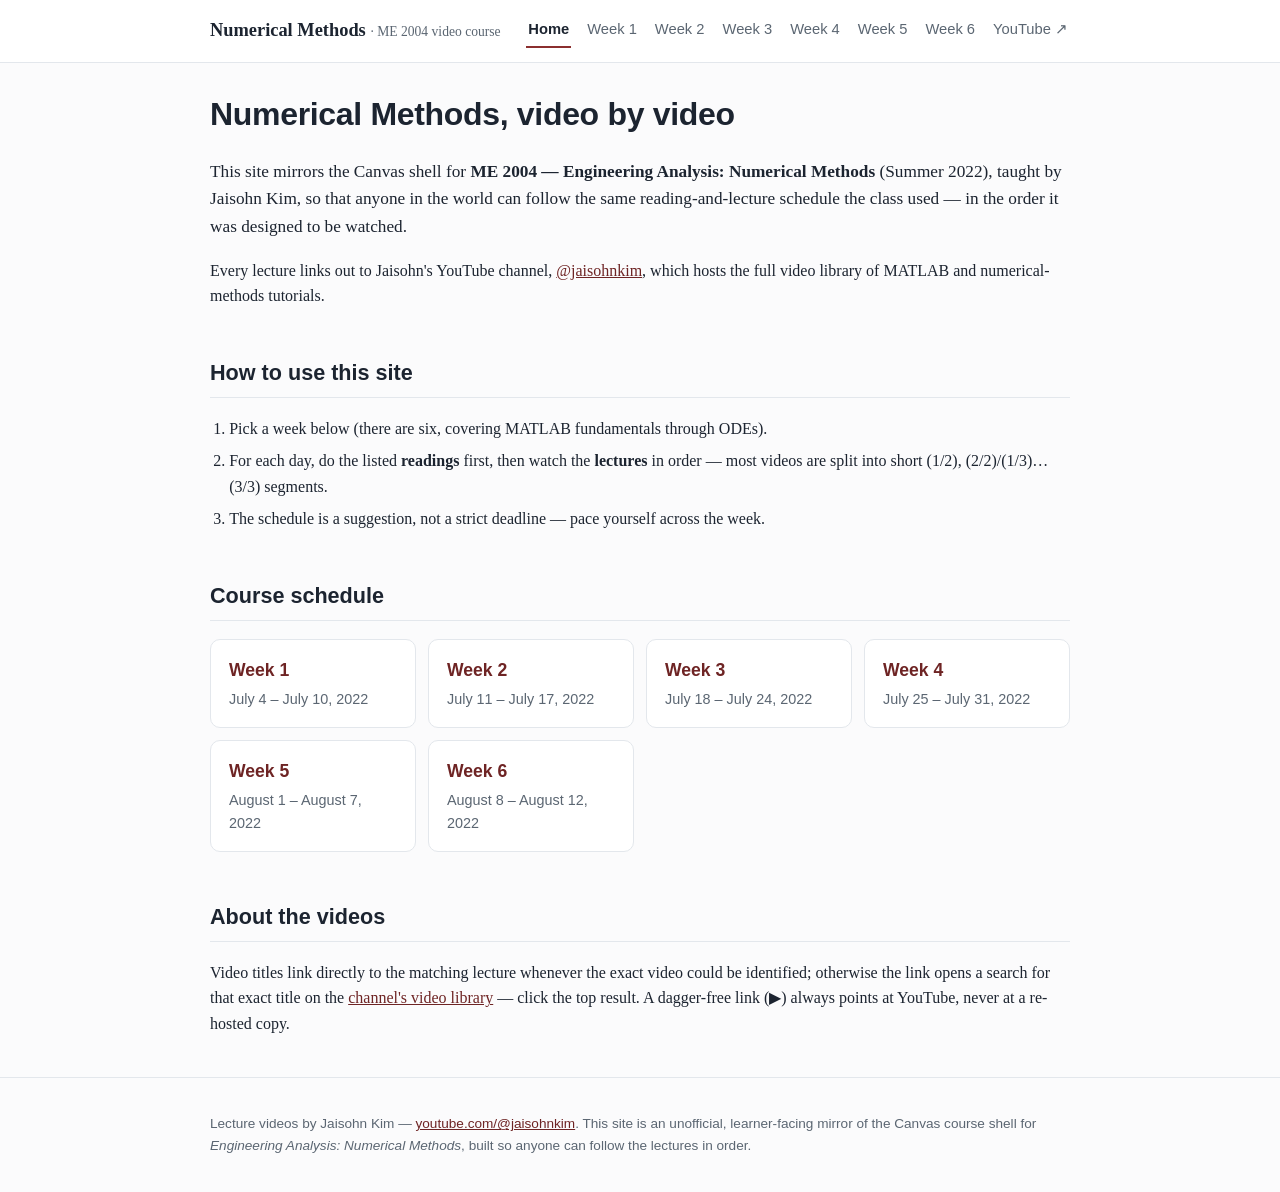
==== docs/index.html @ 0994705d "Add ME 2004 Numerical Methods video-course mirror site Generated static site (docs/) mirroring the C" ====
<!DOCTYPE html>
<html lang="en">
<head>
<meta charset="UTF-8">
<meta name="viewport" content="width=device-width, initial-scale=1.0">
<title>Home · Numerical Methods (ME 2004)</title>
<meta name="description" content="An unofficial mirror of the ME 2004 Numerical Methods Canvas course shell, organized week by week with links to every lecture video.">
<link rel="stylesheet" href="assets/style.css">
<link rel="icon" href="data:,">
</head>
<body>
<header class="site-header">
  <div class="wrap">
    <a class="brand" href="index.html">Numerical&nbsp;Methods <span>· ME 2004 video course</span></a>
    <nav>
      <a href="index.html" class="active">Home</a>
      <a href="week1.html" class="">Week 1</a>
      <a href="week2.html" class="">Week 2</a>
      <a href="week3.html" class="">Week 3</a>
      <a href="week4.html" class="">Week 4</a>
      <a href="week5.html" class="">Week 5</a>
      <a href="week6.html" class="">Week 6</a>
      <a href="https://www.youtube.com/@jaisohnkim/videos" target="_blank" rel="noopener">YouTube ↗</a>
    </nav>
  </div>
</header>
<main class="wrap">

<section class="hero">
  <h1>Numerical Methods, video by video</h1>
  <p class="lede">This site mirrors the Canvas shell for <strong>ME 2004 — Engineering Analysis: Numerical
  Methods</strong> (Summer 2022), taught by Jaisohn Kim, so that anyone in the world can follow the same
  reading-and-lecture schedule the class used — in the order it was designed to be watched.</p>
  <p>Every lecture links out to Jaisohn's YouTube channel,
     <a href="https://www.youtube.com/@jaisohnkim" target="_blank" rel="noopener">@jaisohnkim</a>, which hosts the full video library
     of MATLAB and numerical-methods tutorials.</p>
</section>

<section>
  <h2>How to use this site</h2>
  <ol class="howto">
    <li>Pick a week below (there are six, covering MATLAB fundamentals through ODEs).</li>
    <li>For each day, do the listed <strong>readings</strong> first, then watch the <strong>lectures</strong>
        in order — most videos are split into short (1/2), (2/2)/(1/3)…(3/3) segments.</li>
    <li>The schedule is a suggestion, not a strict deadline — pace yourself across the week.</li>
  </ol>
</section>

<section>
  <h2>Course schedule</h2>
  <div class="weekgrid">
    
        <a class="weekcard" href="week1.html">
          <h3>Week 1</h3>
          <p class="dates">July 4 – July 10, 2022</p>
        </a>
        <a class="weekcard" href="week2.html">
          <h3>Week 2</h3>
          <p class="dates">July 11 – July 17, 2022</p>
        </a>
        <a class="weekcard" href="week3.html">
          <h3>Week 3</h3>
          <p class="dates">July 18 – July 24, 2022</p>
        </a>
        <a class="weekcard" href="week4.html">
          <h3>Week 4</h3>
          <p class="dates">July 25 – July 31, 2022</p>
        </a>
        <a class="weekcard" href="week5.html">
          <h3>Week 5</h3>
          <p class="dates">August 1 – August 7, 2022</p>
        </a>
        <a class="weekcard" href="week6.html">
          <h3>Week 6</h3>
          <p class="dates">August 8 – August 12, 2022</p>
        </a>
  </div>
</section>

<section>
  <h2>About the videos</h2>
  <p>Video titles link directly to the matching lecture whenever the exact video could be identified;
     otherwise the link opens a search for that exact title on the
     <a href="https://www.youtube.com/@jaisohnkim/videos" target="_blank" rel="noopener">channel's video library</a> — click the
     top result. A dagger-free link (▶) always points at YouTube, never at a re-hosted copy.</p>
</section>

</main>
<footer class="site-footer">
  <div class="wrap">
    <p>Lecture videos by Jaisohn Kim — <a href="https://www.youtube.com/@jaisohnkim" target="_blank" rel="noopener">youtube.com/@jaisohnkim</a>.
    This site is an unofficial, learner-facing mirror of the Canvas course shell for
    <em>Engineering Analysis: Numerical Methods</em>, built so anyone can follow the lectures in order.</p>
  </div>
</footer>
</body>
</html>
---- docs/assets/style.css ----
:root{
  --ink:#1c2430; --muted:#5b6672; --line:#e3e7ec; --bg:#fbfbfc; --panel:#ffffff;
  --accent:#8b2f2f; --accent-ink:#6e2424; --focus:#2e5aac;
  --radius:10px;
  font-size:16px;
}
*{box-sizing:border-box;}
html,body{margin:0;padding:0;}
body{
  background:var(--bg); color:var(--ink);
  font-family:"Iowan Old Style","Palatino Linotype",Palatino,Georgia,"Times New Roman",serif;
  line-height:1.6;
}
.wrap{max-width:900px;margin:0 auto;padding:0 20px;}
a{color:var(--accent-ink);}
a:hover{color:var(--accent);}

.site-header{border-bottom:1px solid var(--line); background:var(--panel);}
.site-header .wrap{display:flex;flex-wrap:wrap;align-items:center;justify-content:space-between;padding:14px 20px;gap:10px;}
.brand{font-weight:700;font-size:1.15rem;text-decoration:none;color:var(--ink);}
.brand span{font-weight:400;color:var(--muted);font-size:0.85rem;}
nav{display:flex;flex-wrap:wrap;gap:4px 14px;font-family:-apple-system,BlinkMacSystemFont,"Segoe UI",sans-serif;font-size:0.92rem;}
nav a{text-decoration:none;color:var(--muted);padding:4px 2px;border-bottom:2px solid transparent;}
nav a.active{color:var(--ink);border-bottom-color:var(--accent);font-weight:600;}
nav a:hover{color:var(--ink);}

main{padding:36px 20px 60px;}

.hero h1{font-size:2rem;margin-bottom:0.4em;}
.hero .lede{font-size:1.08rem;color:var(--ink);}

h1{font-family:-apple-system,BlinkMacSystemFont,"Segoe UI",sans-serif;letter-spacing:-0.01em;}
h2{font-family:-apple-system,BlinkMacSystemFont,"Segoe UI",sans-serif;font-size:1.35rem;margin-top:2.2em;border-bottom:1px solid var(--line);padding-bottom:0.3em;}
h3{font-family:-apple-system,BlinkMacSystemFont,"Segoe UI",sans-serif;}

.howto{padding-left:1.2em;}
.howto li{margin-bottom:0.4em;}

.weekgrid{display:grid;grid-template-columns:repeat(auto-fill,minmax(200px,1fr));gap:12px;margin-top:1em;}
.weekcard{display:block;background:var(--panel);border:1px solid var(--line);border-radius:var(--radius);
  padding:16px 18px;text-decoration:none;color:var(--ink);transition:border-color .15s, transform .15s;}
.weekcard:hover{border-color:var(--accent);transform:translateY(-1px);}
.weekcard h3{margin:0 0 4px;font-size:1.1rem;color:var(--accent-ink);}
.weekcard .dates{margin:0;color:var(--muted);font-size:0.9rem;font-family:-apple-system,BlinkMacSystemFont,"Segoe UI",sans-serif;}

.weeknav{display:flex;align-items:baseline;justify-content:space-between;gap:12px;font-family:-apple-system,BlinkMacSystemFont,"Segoe UI",sans-serif;flex-wrap:wrap;}
.weeknav h1{margin:0;font-size:1.6rem;flex:1;text-align:center;}
.weeknav h1 small{display:block;color:var(--muted);font-size:0.95rem;font-weight:400;margin-top:2px;}
.weeknav.bottom{margin-top:2.5em;padding-top:1em;border-top:1px solid var(--line);}
.prevnext{text-decoration:none;font-weight:600;white-space:nowrap;}

.blurb{margin-top:1.2em;}
.callout{background:#fbeeea;border:1px solid #e7c6bc;color:var(--accent-ink);border-radius:var(--radius);padding:10px 14px;font-family:-apple-system,BlinkMacSystemFont,"Segoe UI",sans-serif;font-size:0.95rem;}

.days{margin-top:1.5em;display:flex;flex-direction:column;gap:18px;}
.day{background:var(--panel);border:1px solid var(--line);border-radius:var(--radius);padding:16px 20px;}
.day h3{margin:0 0 10px;font-size:1.1rem;color:var(--accent-ink);}
.day .note{font-style:italic;color:var(--muted);margin:0.2em 0;}
.day .col{margin-top:10px;}
.day .col h4{margin:0 0 6px;font-family:-apple-system,BlinkMacSystemFont,"Segoe UI",sans-serif;font-size:0.85rem;text-transform:uppercase;letter-spacing:0.04em;color:var(--muted);}
.day .col h4 .dur{text-transform:none;letter-spacing:normal;font-weight:400;}
.day ul{margin:0;padding-left:1.3em;}
.day .readings li{color:#333;}
.videos{list-style:none;padding:0;margin:0;display:flex;flex-direction:column;gap:4px;}
.videos li a{text-decoration:none;font-family:-apple-system,BlinkMacSystemFont,"Segoe UI",sans-serif;font-size:0.96rem;}
.videos li a.search{color:var(--focus);}
.videos li a.search::after{content:" (search)";font-size:0.78em;color:var(--muted);}

.site-footer{border-top:1px solid var(--line);margin-top:40px;padding:22px 0;color:var(--muted);font-family:-apple-system,BlinkMacSystemFont,"Segoe UI",sans-serif;font-size:0.85rem;}
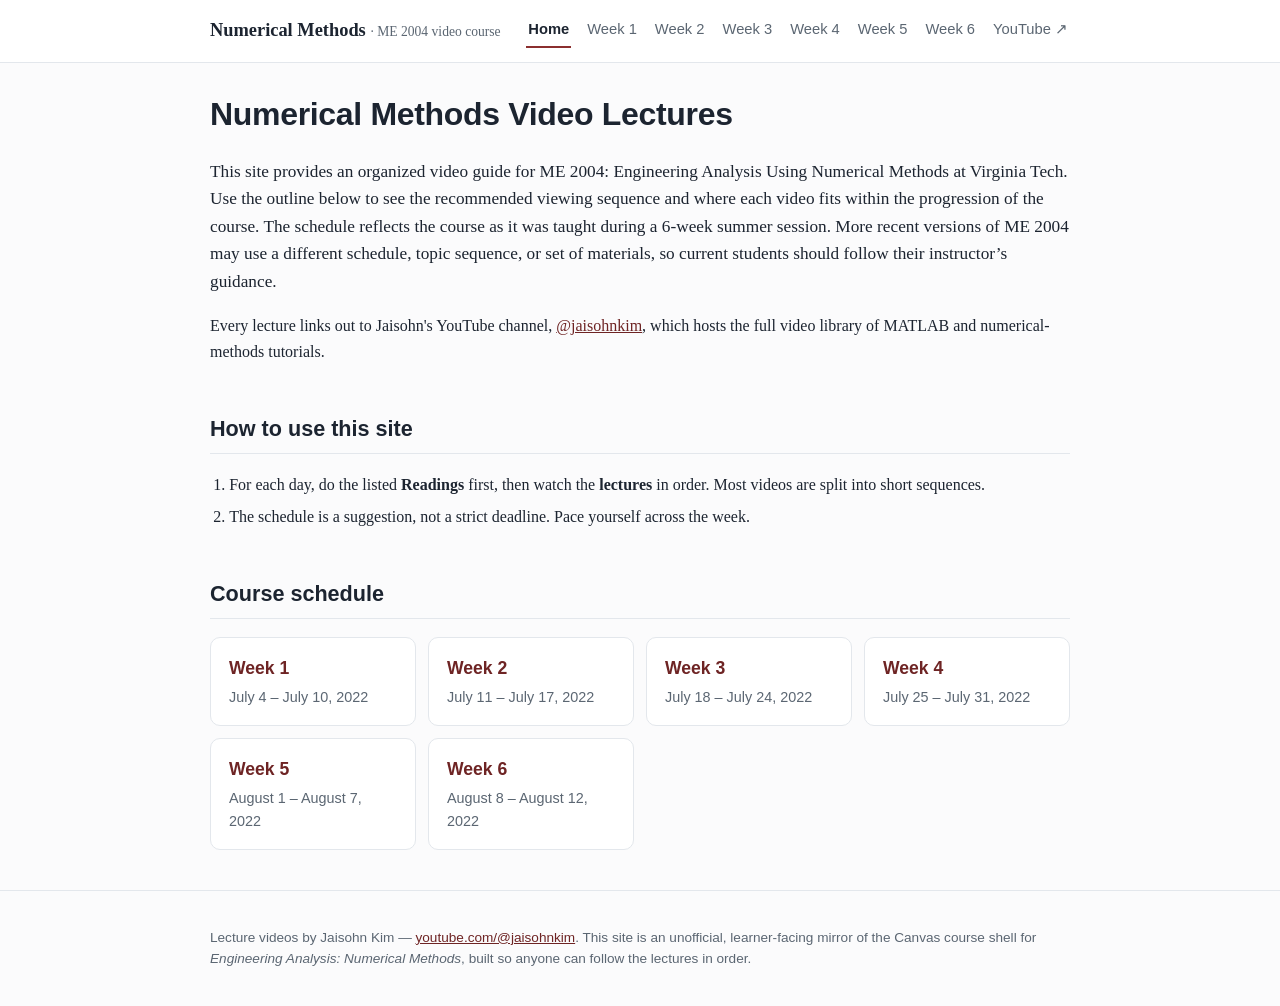
==== commit 93fcf714: "describe what you changed" ====
--- a/docs/index.html
+++ b/docs/index.html
@@ -27,10 +27,11 @@
 <main class="wrap">
 
 <section class="hero">
-  <h1>Numerical Methods, video by video</h1>
-  <p class="lede">This site mirrors the Canvas shell for <strong>ME 2004 — Engineering Analysis: Numerical
-  Methods</strong> (Summer 2022), taught by Jaisohn Kim, so that anyone in the world can follow the same
-  reading-and-lecture schedule the class used — in the order it was designed to be watched.</p>
+  <h1>Numerical Methods Video Lectures</h1>
+  <p class="lede">This site provides an organized video guide for ME 2004: Engineering Analysis Using Numerical Methods at Virginia Tech. 
+  Use the outline below to see the recommended viewing sequence and where each video fits within the progression of the course.
+
+The schedule reflects the course as it was taught during a 6-week summer session. More recent versions of ME 2004 may use a different schedule, topic sequence, or set of materials, so current students should follow their instructor’s guidance.</p>
   <p>Every lecture links out to Jaisohn's YouTube channel,
      <a href="https://www.youtube.com/@jaisohnkim" target="_blank" rel="noopener">@jaisohnkim</a>, which hosts the full video library
      of MATLAB and numerical-methods tutorials.</p>
@@ -39,10 +40,9 @@
 <section>
   <h2>How to use this site</h2>
   <ol class="howto">
-    <li>Pick a week below (there are six, covering MATLAB fundamentals through ODEs).</li>
-    <li>For each day, do the listed <strong>readings</strong> first, then watch the <strong>lectures</strong>
-        in order — most videos are split into short (1/2), (2/2)/(1/3)…(3/3) segments.</li>
-    <li>The schedule is a suggestion, not a strict deadline — pace yourself across the week.</li>
+    <li>For each day, do the listed <strong>Readings</strong> first, then watch the <strong>lectures</strong>
+        in order. Most videos are split into short sequences.</li>
+    <li>The schedule is a suggestion, not a strict deadline. Pace yourself across the week.</li>
   </ol>
 </section>
 
@@ -77,13 +77,7 @@
   </div>
 </section>
 
-<section>
-  <h2>About the videos</h2>
-  <p>Video titles link directly to the matching lecture whenever the exact video could be identified;
-     otherwise the link opens a search for that exact title on the
-     <a href="https://www.youtube.com/@jaisohnkim/videos" target="_blank" rel="noopener">channel's video library</a> — click the
-     top result. A dagger-free link (▶) always points at YouTube, never at a re-hosted copy.</p>
-</section>
+
 
 </main>
 <footer class="site-footer">
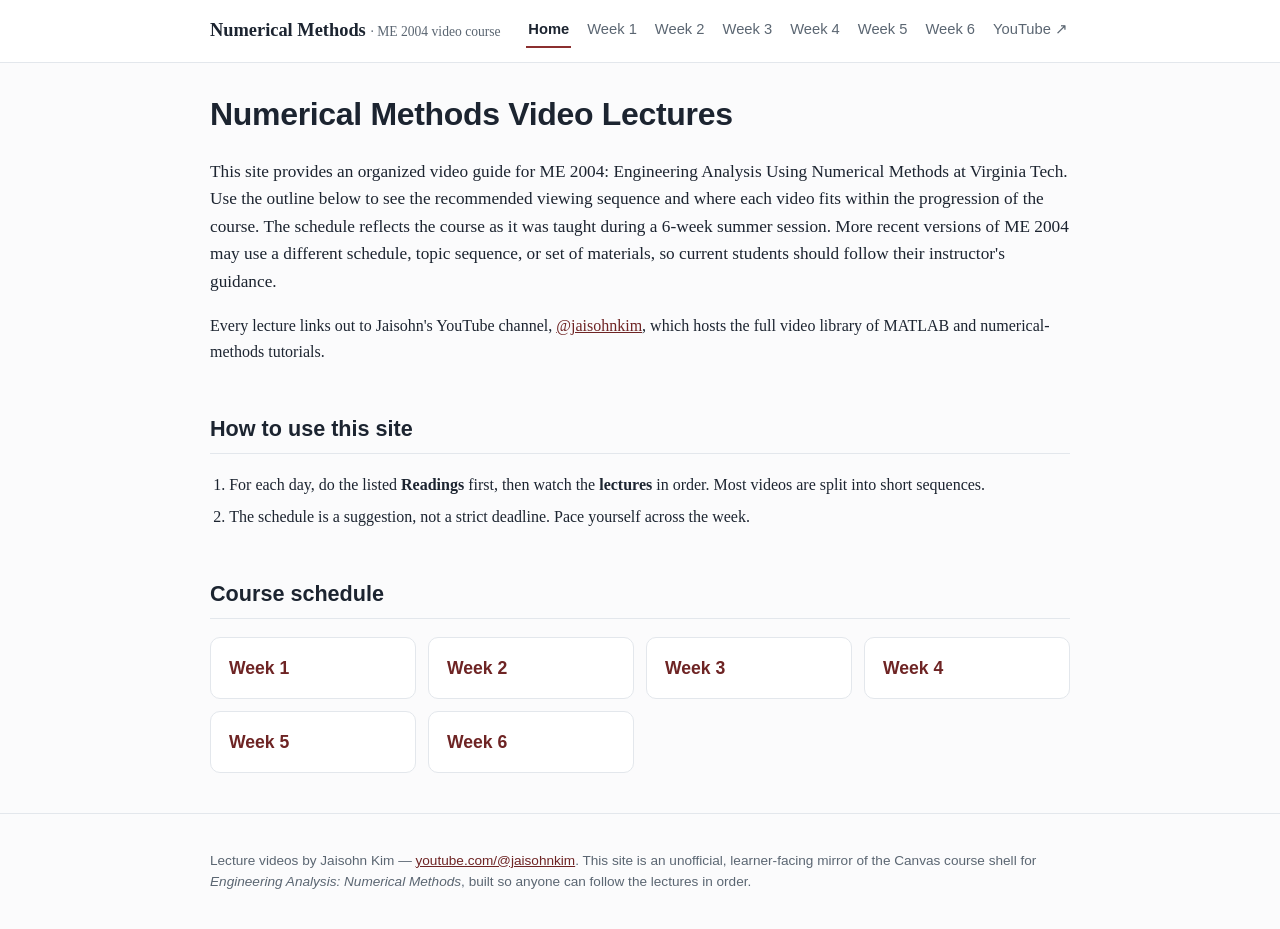
==== commit 71722ff0: "Confirm all lecture video links; drop calendar dates and Vick readings - Add 87 confirmed YouTube vi" ====
--- a/docs/index.html
+++ b/docs/index.html
@@ -28,10 +28,10 @@
 
 <section class="hero">
   <h1>Numerical Methods Video Lectures</h1>
-  <p class="lede">This site provides an organized video guide for ME 2004: Engineering Analysis Using Numerical Methods at Virginia Tech. 
+  <p class="lede">This site provides an organized video guide for ME 2004: Engineering Analysis Using Numerical Methods at Virginia Tech.
   Use the outline below to see the recommended viewing sequence and where each video fits within the progression of the course.
 
-The schedule reflects the course as it was taught during a 6-week summer session. More recent versions of ME 2004 may use a different schedule, topic sequence, or set of materials, so current students should follow their instructor’s guidance.</p>
+The schedule reflects the course as it was taught during a 6-week summer session. More recent versions of ME 2004 may use a different schedule, topic sequence, or set of materials, so current students should follow their instructor's guidance.</p>
   <p>Every lecture links out to Jaisohn's YouTube channel,
      <a href="https://www.youtube.com/@jaisohnkim" target="_blank" rel="noopener">@jaisohnkim</a>, which hosts the full video library
      of MATLAB and numerical-methods tutorials.</p>
@@ -52,27 +52,21 @@
     
         <a class="weekcard" href="week1.html">
           <h3>Week 1</h3>
-          <p class="dates">July 4 – July 10, 2022</p>
         </a>
         <a class="weekcard" href="week2.html">
           <h3>Week 2</h3>
-          <p class="dates">July 11 – July 17, 2022</p>
         </a>
         <a class="weekcard" href="week3.html">
           <h3>Week 3</h3>
-          <p class="dates">July 18 – July 24, 2022</p>
         </a>
         <a class="weekcard" href="week4.html">
           <h3>Week 4</h3>
-          <p class="dates">July 25 – July 31, 2022</p>
         </a>
         <a class="weekcard" href="week5.html">
           <h3>Week 5</h3>
-          <p class="dates">August 1 – August 7, 2022</p>
         </a>
         <a class="weekcard" href="week6.html">
           <h3>Week 6</h3>
-          <p class="dates">August 8 – August 12, 2022</p>
         </a>
   </div>
 </section>
--- a/docs/assets/style.css
+++ b/docs/assets/style.css
@@ -41,12 +41,10 @@
 .weekcard{display:block;background:var(--panel);border:1px solid var(--line);border-radius:var(--radius);
   padding:16px 18px;text-decoration:none;color:var(--ink);transition:border-color .15s, transform .15s;}
 .weekcard:hover{border-color:var(--accent);transform:translateY(-1px);}
-.weekcard h3{margin:0 0 4px;font-size:1.1rem;color:var(--accent-ink);}
-.weekcard .dates{margin:0;color:var(--muted);font-size:0.9rem;font-family:-apple-system,BlinkMacSystemFont,"Segoe UI",sans-serif;}
+.weekcard h3{margin:0;font-size:1.1rem;color:var(--accent-ink);}
 
 .weeknav{display:flex;align-items:baseline;justify-content:space-between;gap:12px;font-family:-apple-system,BlinkMacSystemFont,"Segoe UI",sans-serif;flex-wrap:wrap;}
 .weeknav h1{margin:0;font-size:1.6rem;flex:1;text-align:center;}
-.weeknav h1 small{display:block;color:var(--muted);font-size:0.95rem;font-weight:400;margin-top:2px;}
 .weeknav.bottom{margin-top:2.5em;padding-top:1em;border-top:1px solid var(--line);}
 .prevnext{text-decoration:none;font-weight:600;white-space:nowrap;}
 
